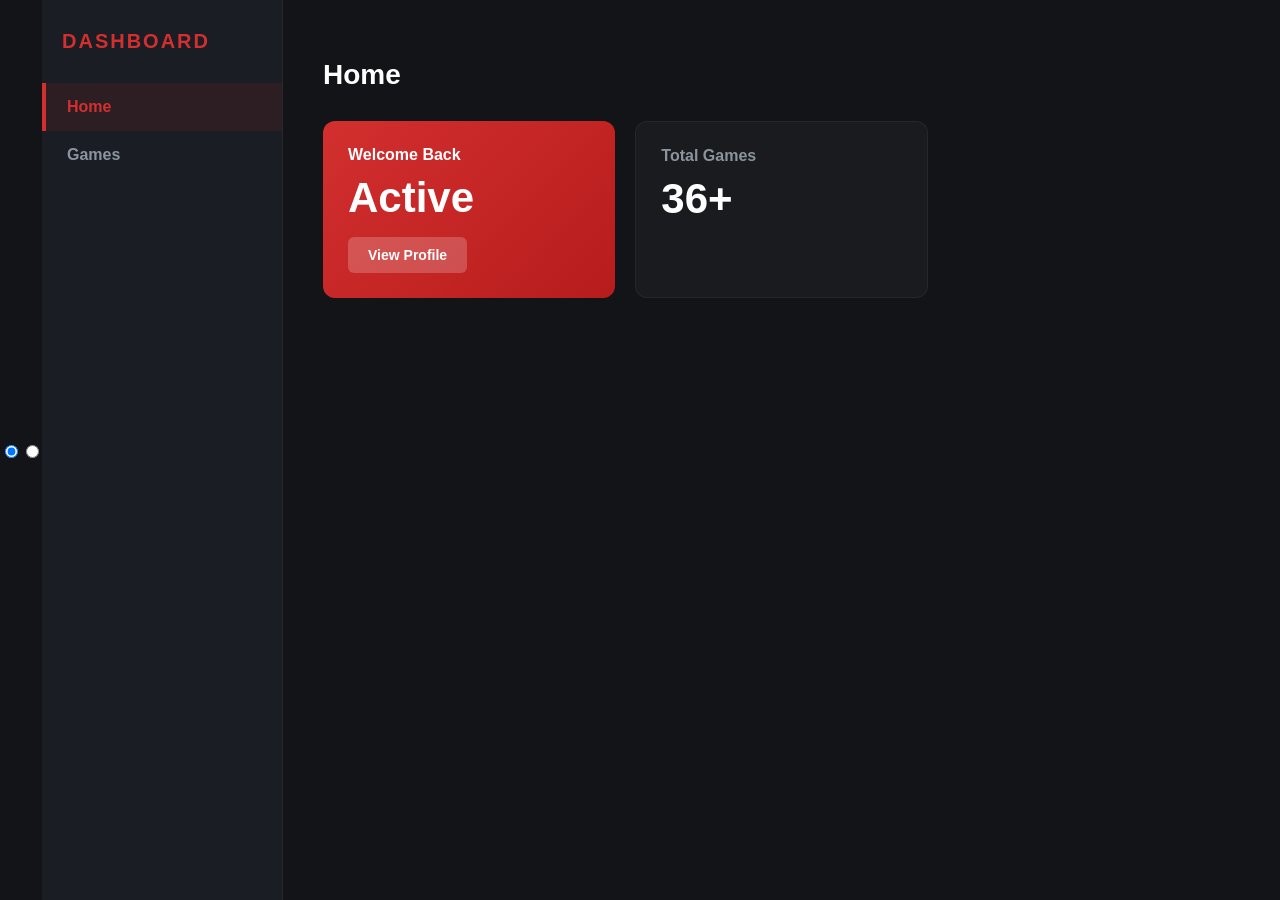
==== index.html @ b6ddfac9 "Add dynamic game loading - all games in boxes that open fullscreen" ====
<!DOCTYPE html>
<html lang="en">
<head>
    <meta charset="UTF-8">
    <meta name="viewport" content="width=device-width, initial-scale=1.0">
    <title>Matte Red Dashboard</title>
    <link rel="stylesheet" href="style.css">
    <script>
        // Get all game files dynamically
        const games = [
            { name: '3D Dash', file: 'games/3dash.html', emoji: '🚀' },
            { name: 'AI Game', file: 'games/AI.html', emoji: '🤖' },
            { name: 'Advance Wars', file: 'games/Advancewars.html', emoji: '⚔️' },
            { name: 'Aquapark', file: 'games/Aquapark.html', emoji: '🌊' },
            { name: 'BTD5', file: 'games/BTD5.html', emoji: '🎈' },
            { name: 'Backrooms', file: 'games/Backrooms2d.html', emoji: '📦' },
            { name: 'Ballistic', file: 'games/Ballistic.html', emoji: '🎯' },
            { name: 'Bank Robbery', file: 'games/Bankrobbery.html', emoji: '💰' },
            { name: 'Brawl Stars', file: 'games/BrawlStars.html', emoji: '⭐' },
            { name: 'Basket Random', file: 'games/basketrandom.html', emoji: '🏀' },
            { name: 'Brotato', file: 'games/brotato.html', emoji: '🥔' },
            { name: 'AI Chatbot', file: 'games/clai.html', emoji: '💬' },
            { name: 'Backrooms CL', file: 'games/clbackrooms.html', emoji: '🏚️' },
            { name: 'Fall Guys', file: 'games/clfallguys.html', emoji: '👥' },
            { name: 'Funny Shooter', file: 'games/clfunnyshooter2.html', emoji: '🔫' },
            { name: 'Gorilla Tag', file: 'games/clgorillatag.html', emoji: '🦍' },
            { name: 'Granny 2', file: 'games/clgranny2.html', emoji: '👵' },
            { name: 'Sandboxels', file: 'games/clsandboxels.html', emoji: '🎮' },
            { name: 'Cookie Clicker', file: 'games/cookieclicker.html', emoji: '🍪' },
            { name: 'Doge Miner', file: 'games/dogeminer.html', emoji: '🐕' },
            { name: 'Getaway Shootout', file: 'games/getawayshootout.html', emoji: '💨' },
            { name: 'Gladi Hoppers', file: 'games/gladihoppers.html', emoji: '🦗' },
            { name: 'Eaglercraft', file: 'games/EaglercraftX_1.8_u53_Offline_Signed.html', emoji: '⛏️' },
            { name: 'FNAF', file: 'games/FNAF.html', emoji: '🐻' },
            { name: 'FNAF 2', file: 'games/FNAF2.html', emoji: '🐻' },
            { name: 'FNAF 3', file: 'games/FNAF3.html', emoji: '🐻' },
            { name: 'FNAF 4', file: 'games/FNAF4.html', emoji: '🐻' },
            { name: 'Fallout', file: 'games/Fallout.html', emoji: '☢️' },
            { name: 'Gold Miner', file: 'games/Goldminer.html', emoji: '⛏️' },
            { name: 'Gun Spin', file: 'games/Gunspin.html', emoji: '🔄' },
            { name: 'Babel Tower', file: 'games/babeltower.html', emoji: '🏢' },
            { name: 'Portal', file: 'games/portal.html', emoji: '🔷' },
            { name: 'Shinobi', file: 'games/shinobi.html', emoji: '🥷' },
            { name: 'Shooter', file: 'games/shooter.html', emoji: '💣' },
            { name: 'Stick War', file: 'games/stickwar.html', emoji: '🎪' },
            { name: 'Sound Board', file: 'games/soundboard.html', emoji: '🎵' },
            { name: 'Source', file: 'games/source.html', emoji: '📜' }
        ];

        function loadGames() {
            const gameGrid = document.getElementById('game-grid');
            games.forEach(game => {
                const gameCard = document.createElement('a');
                gameCard.href = game.file;
                gameCard.target = '_blank';
                gameCard.rel = 'noopener noreferrer';
                gameCard.className = 'game-card';
                gameCard.innerHTML = `
                    <div class="game-thumbnail">${game.emoji}</div>
                    <span>${game.name}</span>
                `;
                gameGrid.appendChild(gameCard);
            });
        }

        window.addEventListener('DOMContentLoaded', loadGames);
    </script>
</head>
<body>

    <!-- CSS Controllers (Must remain at root level) -->
    <input type="radio" id="tab-home" name="nav" checked>
    <input type="radio" id="tab-games" name="nav">

    <!-- Sidebar Navigation -->
    <aside class="sidebar">
        <div class="logo">DASHBOARD</div>
        <ul class="nav-links">
            <li><label for="tab-home">Home</label></li>
            <li><label for="tab-games">Games</label></li>
        </ul>
    </aside>

    <!-- Main Content Wrapper -->
    <main class="content">

        <!-- TAB 1: HOME -->
        <div class="section" id="section-home">
            <h1>Home</h1>
            <div class="grid">
                <div class="card card-red">
                    <h3>Welcome Back</h3>
                    <p class="big-number">Active</p>
                    <a href="#" class="action-btn" style="background-color: rgba(255,255,255,0.2);">View Profile</a>
                </div>
                <div class="card">
                    <h3>Total Games</h3>
                    <p class="big-number">36+</p>
                </div>
            </div>
        </div>

        <!-- TAB 2: GAMES -->
        <div class="section" id="section-games">
            <h1>Games</h1>
            <div class="game-grid" id="game-grid">
                <!-- Games will be loaded here by JavaScript -->
            </div>
        </div>

    </main>

</body>
</html>
---- style.css ----
/* Color Palette */
:root {
  --bg-main: #121417;       /* Off-black charcoal */
  --bg-sidebar: #1a1d24;    /* Dark slate gray */
  --accent-red: #d32f2f;    /* Deep matte red */
  --hover-red: #b71c1c;     /* Darker red hover */
  --text-primary: #ffffff;  /* Pure white */
  --text-muted: #8b949e;    /* Cool gray */
  --card-bg: rgba(255, 255, 255, 0.03); /* Subtle glass tint */
}

body {
  margin: 0;
  padding: 0;
  font-family: -apple-system, BlinkMacSystemFont, 'Segoe UI', Roboto, sans-serif;
  background-color: var(--bg-main);
  color: var(--text-primary);
  display: flex;
  height: 100vh;
  overflow: hidden;
}

/* Sidebar Layout */
.sidebar {
  width: 240px;
  background-color: var(--bg-sidebar);
  display: flex;
  flex-direction: column;
  border-right: 1px solid rgba(255, 255, 255, 0.05);
}

.logo {
  font-size: 20px;
  font-weight: 800;
  letter-spacing: 2px;
  padding: 30px 20px;
  color: var(--accent-red);
}

.nav-links {
  list-style: none;
  padding: 0;
  margin: 0;
}

.nav-links li {
  width: 100%;
}

.nav-links input[type="radio"] {
  display: none; /* Hide standard buttons */
}

/* Sidebar Clickable Tabs */
.nav-links label {
  display: block;
  padding: 15px 25px;
  color: var(--text-muted);
  cursor: pointer;
  font-weight: 600;
  transition: all 0.2s ease;
}

.nav-links label:hover {
  background-color: rgba(255, 255, 255, 0.02);
  color: var(--text-primary);
}

/* Active tab style */
#tab-home:checked ~ .sidebar label[for="tab-home"],
#tab-games:checked ~ .sidebar label[for="tab-games"] {
  background-color: rgba(211, 47, 47, 0.1);
  color: var(--accent-red);
  border-left: 4px solid var(--accent-red);
  padding-left: 21px; /* Account for the border */
}

/* Main Content Wrapper */
.content {
  flex: 1;
  padding: 40px;
  overflow-y: auto;
}

/* Hide content blocks by default */
.section {
  display: none;
}

/* Show sections based on radio button state */
#tab-home:checked ~ .content #section-home,
#tab-games:checked ~ .content #section-games {
  display: block;
}

h1 {
  font-size: 28px;
  margin-bottom: 30px;
  font-weight: 700;
}

/* Grid System for Dashboard */
.grid {
  display: grid;
  grid-template-columns: repeat(auto-fill, minmax(280px, 1fr));
  gap: 20px;
}

/* Modern Matte Cards */
.card {
  background: var(--card-bg);
  border: 1px solid rgba(255, 255, 255, 0.05);
  border-radius: 12px;
  padding: 25px;
  transition: transform 0.2s, box-shadow 0.2s;
}

.card:hover {
  transform: translateY(-3px);
  box-shadow: 0 10px 20px rgba(0, 0, 0, 0.3);
}

.card h3 {
  margin: 0 0 10px 0;
  font-size: 16px;
  color: var(--text-muted);
}

.big-number {
  font-size: 42px;
  font-weight: 800;
  margin: 0;
  color: var(--text-primary);
}

/* Red Accent Card */
.card-red {
  background: linear-gradient(135deg, var(--accent-red), var(--hover-red));
  border: none;
}

.card-red h3, .card-red .big-number {
  color: #ffffff;
}

/* Active buttons */
.action-btn {
  display: inline-block;
  margin-top: 15px;
  padding: 10px 20px;
  background-color: var(--accent-red);
  color: #ffffff;
  text-decoration: none;
  border-radius: 6px;
  font-weight: 600;
  font-size: 14px;
  transition: background-color 0.2s;
}

.action-btn:hover {
  background-color: var(--hover-red);
}

/* Game Grid Styles */
.game-grid {
  display: grid;
  grid-template-columns: repeat(auto-fill, minmax(120px, 1fr));
  gap: 20px;
  padding: 20px 0;
}

.game-card {
  background: var(--card-bg);
  border: 1px solid rgba(255, 255, 255, 0.05);
  border-radius: 10px;
  overflow: hidden;
  text-decoration: none;
  color: var(--text-primary);
  text-align: center;
  transition: transform 0.2s, box-shadow 0.2s;
  display: flex;
  flex-direction: column;
  align-items: center;
  justify-content: center;
  padding: 15px;
  min-height: 120px;
}

.game-card:hover {
  transform: scale(1.08);
  box-shadow: 0 8px 16px rgba(211, 47, 47, 0.3);
  background: rgba(211, 47, 47, 0.1);
  border-color: var(--accent-red);
}

.game-thumbnail {
  font-size: 48px;
  margin-bottom: 10px;
  line-height: 1;
}

.game-card span {
  font-weight: 600;
  font-size: 13px;
  word-break: break-word;
}
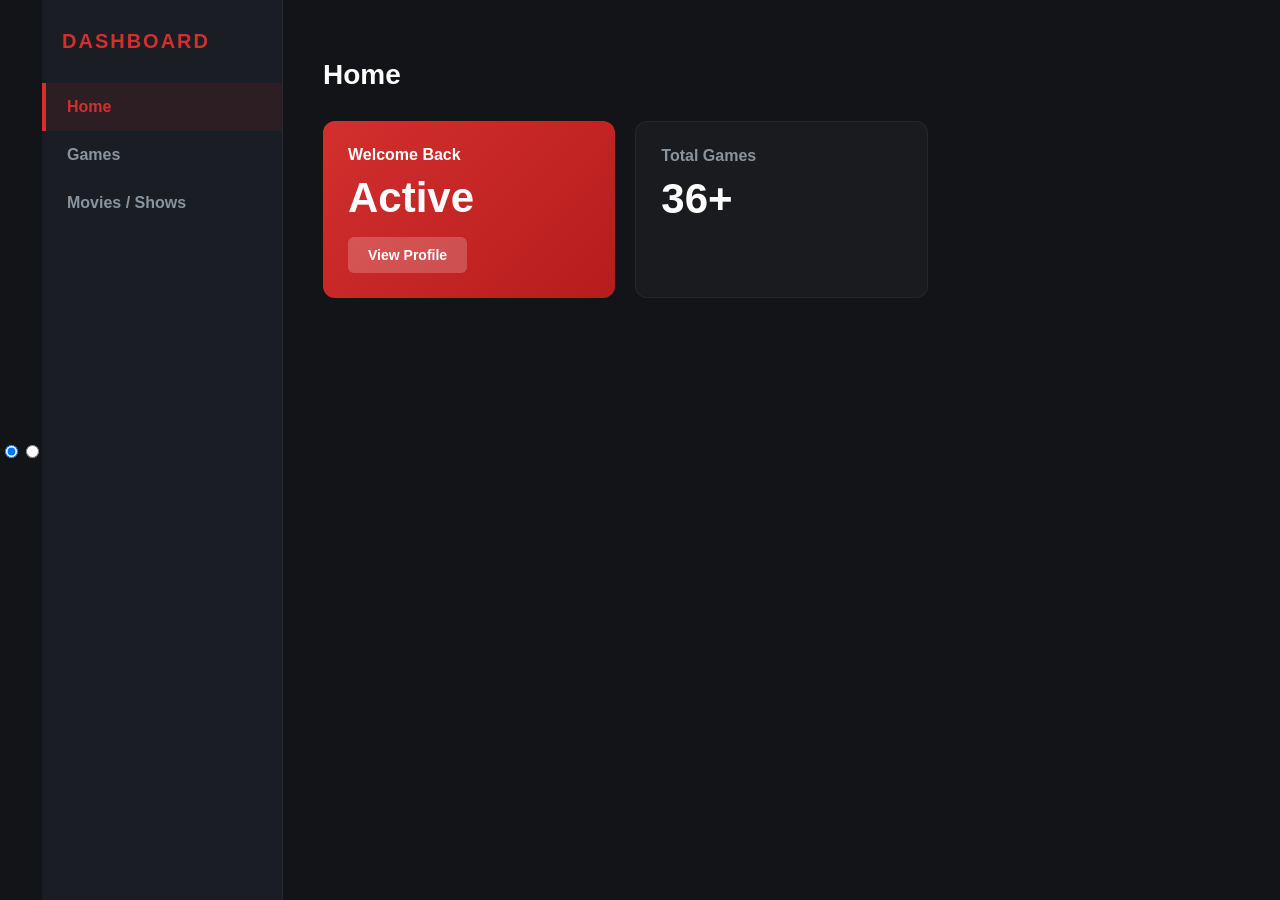
==== commit de130e8e: "Update index.html" ====
--- a/index.html
+++ b/index.html
@@ -3,68 +3,8 @@
 <head>
     <meta charset="UTF-8">
     <meta name="viewport" content="width=device-width, initial-scale=1.0">
-    <title>Matte Red Dashboard</title>
+    <title>games</title>
     <link rel="stylesheet" href="style.css">
-    <script>
-        // Get all game files dynamically
-        const games = [
-            { name: '3D Dash', file: 'games/3dash.html', emoji: '🚀' },
-            { name: 'AI Game', file: 'games/AI.html', emoji: '🤖' },
-            { name: 'Advance Wars', file: 'games/Advancewars.html', emoji: '⚔️' },
-            { name: 'Aquapark', file: 'games/Aquapark.html', emoji: '🌊' },
-            { name: 'BTD5', file: 'games/BTD5.html', emoji: '🎈' },
-            { name: 'Backrooms', file: 'games/Backrooms2d.html', emoji: '📦' },
-            { name: 'Ballistic', file: 'games/Ballistic.html', emoji: '🎯' },
-            { name: 'Bank Robbery', file: 'games/Bankrobbery.html', emoji: '💰' },
-            { name: 'Brawl Stars', file: 'games/BrawlStars.html', emoji: '⭐' },
-            { name: 'Basket Random', file: 'games/basketrandom.html', emoji: '🏀' },
-            { name: 'Brotato', file: 'games/brotato.html', emoji: '🥔' },
-            { name: 'AI Chatbot', file: 'games/clai.html', emoji: '💬' },
-            { name: 'Backrooms CL', file: 'games/clbackrooms.html', emoji: '🏚️' },
-            { name: 'Fall Guys', file: 'games/clfallguys.html', emoji: '👥' },
-            { name: 'Funny Shooter', file: 'games/clfunnyshooter2.html', emoji: '🔫' },
-            { name: 'Gorilla Tag', file: 'games/clgorillatag.html', emoji: '🦍' },
-            { name: 'Granny 2', file: 'games/clgranny2.html', emoji: '👵' },
-            { name: 'Sandboxels', file: 'games/clsandboxels.html', emoji: '🎮' },
-            { name: 'Cookie Clicker', file: 'games/cookieclicker.html', emoji: '🍪' },
-            { name: 'Doge Miner', file: 'games/dogeminer.html', emoji: '🐕' },
-            { name: 'Getaway Shootout', file: 'games/getawayshootout.html', emoji: '💨' },
-            { name: 'Gladi Hoppers', file: 'games/gladihoppers.html', emoji: '🦗' },
-            { name: 'Eaglercraft', file: 'games/EaglercraftX_1.8_u53_Offline_Signed.html', emoji: '⛏️' },
-            { name: 'FNAF', file: 'games/FNAF.html', emoji: '🐻' },
-            { name: 'FNAF 2', file: 'games/FNAF2.html', emoji: '🐻' },
-            { name: 'FNAF 3', file: 'games/FNAF3.html', emoji: '🐻' },
-            { name: 'FNAF 4', file: 'games/FNAF4.html', emoji: '🐻' },
-            { name: 'Fallout', file: 'games/Fallout.html', emoji: '☢️' },
-            { name: 'Gold Miner', file: 'games/Goldminer.html', emoji: '⛏️' },
-            { name: 'Gun Spin', file: 'games/Gunspin.html', emoji: '🔄' },
-            { name: 'Babel Tower', file: 'games/babeltower.html', emoji: '🏢' },
-            { name: 'Portal', file: 'games/portal.html', emoji: '🔷' },
-            { name: 'Shinobi', file: 'games/shinobi.html', emoji: '🥷' },
-            { name: 'Shooter', file: 'games/shooter.html', emoji: '💣' },
-            { name: 'Stick War', file: 'games/stickwar.html', emoji: '🎪' },
-            { name: 'Sound Board', file: 'games/soundboard.html', emoji: '🎵' },
-            { name: 'Source', file: 'games/source.html', emoji: '📜' }
-        ];
-
-        function loadGames() {
-            const gameGrid = document.getElementById('game-grid');
-            games.forEach(game => {
-                const gameCard = document.createElement('a');
-                gameCard.href = game.file;
-                gameCard.target = '_blank';
-                gameCard.rel = 'noopener noreferrer';
-                gameCard.className = 'game-card';
-                gameCard.innerHTML = `
-                    <div class="game-thumbnail">${game.emoji}</div>
-                    <span>${game.name}</span>
-                `;
-                gameGrid.appendChild(gameCard);
-            });
-        }
-
-        window.addEventListener('DOMContentLoaded', loadGames);
-    </script>
 </head>
 <body>
 
@@ -78,6 +18,7 @@
         <ul class="nav-links">
             <li><label for="tab-home">Home</label></li>
             <li><label for="tab-games">Games</label></li>
+            <li><label for="tab-movies/shows">Movies / Shows</label></li>
         </ul>
     </aside>
 
@@ -103,8 +44,163 @@
         <!-- TAB 2: GAMES -->
         <div class="section" id="section-games">
             <h1>Games</h1>
-            <div class="game-grid" id="game-grid">
-                <!-- Games will be loaded here by JavaScript -->
+            <div class="game-grid">
+                <a href="games/3dash.html" target="_blank" class="game-box">
+                    <div class="game-icon"></div>
+                    <span>3D Dash</span>
+                </a>
+                <a href="games/AI.html" target="_blank" class="game-box">
+                    <div class="game-icon"></div>
+                    <span>AI Game</span>
+                </a>
+                <a href="games/Advancewars.html" target="_blank" class="game-box">
+                    <div class="game-icon"></div>
+                    <span>Advance Wars</span>
+                </a>
+                <a href="games/Aquapark.html" target="_blank" class="game-box">
+                    <div class="game-icon"></div>
+                    <span>Aquapark</span>
+                </a>
+                <a href="games/BTD5.html" target="_blank" class="game-box">
+                    <div class="game-icon"></div>
+                    <span>BTD5</span>
+                </a>
+                <a href="games/Backrooms2d.html" target="_blank" class="game-box">
+                    <div class="game-icon"></div>
+                    <span>Backrooms</span>
+                </a>
+                <a href="games/Ballistic.html" target="_blank" class="game-box">
+                    <div class="game-icon"></div>
+                    <span>Ballistic</span>
+                </a>
+                <a href="games/Bankrobbery.html" target="_blank" class="game-box">
+                    <div class="game-icon"></div>
+                    <span>Bank Robbery</span>
+                </a>
+                <a href="games/BrawlStars.html" target="_blank" class="game-box">
+                    <div class="game-icon"></div>
+                    <span>Brawl Stars</span>
+                </a>
+                <a href="games/basketrandom.html" target="_blank" class="game-box">
+                    <div class="game-icon"></div>
+                    <span>Basket Random</span>
+                </a>
+                <a href="games/brotato.html" target="_blank" class="game-box">
+                    <div class="game-icon"></div>
+                    <span>Brotato</span>
+                </a>
+                <a href="games/clai.html" target="_blank" class="game-box">
+                    <div class="game-icon"></div>
+                    <span>AI Chatbot</span>
+                </a>
+                <a href="games/clbackrooms.html" target="_blank" class="game-box">
+                    <div class="game-icon"></div>
+                    <span>Backrooms CL</span>
+                </a>
+                <a href="games/clfallguys.html" target="_blank" class="game-box">
+                    <div class="game-icon"></div>
+                    <span>Fall Guys</span>
+                </a>
+                <a href="games/clfunnyshooter2.html" target="_blank" class="game-box">
+                    <div class="game-icon"></div>
+                    <span>Funny Shooter</span>
+                </a>
+                <a href="games/clgorillatag.html" target="_blank" class="game-box">
+                    <div class="game-icon"></div>
+                    <span>Gorilla Tag</span>
+                </a>
+                <a href="games/clgranny2.html" target="_blank" class="game-box">
+                    <div class="game-icon"></div>
+                    <span>Granny 2</span>
+                </a>
+                <a href="games/clsandboxels.html" target="_blank" class="game-box">
+                    <div class="game-icon"></div>
+                    <span>Sandboxels</span>
+                </a>
+                <a href="games/cookieclicker.html" target="_blank" class="game-box">
+                    <div class="game-icon"></div>
+                    <span>Cookie Clicker</span>
+                </a>
+                <a href="games/dogeminer.html" target="_blank" class="game-box">
+                    <div class="game-icon"></div>
+                    <span>Doge Miner</span>
+                </a>
+                <a href="games/getawayshootout.html" target="_blank" class="game-box">
+                    <div class="game-icon"></div>
+                    <span>Getaway Shootout</span>
+                </a>
+                <a href="games/gladihoppers.html" target="_blank" class="game-box">
+                    <div class="game-icon"></div>
+                    <span>Gladi Hoppers</span>
+                </a>
+                <a href="games/EaglercraftX_1.8_u53_Offline_Signed.html" target="_blank" class="game-box">
+                    <div class="game-icon"></div>
+                    <span>Eaglercraft</span>
+                </a>
+                <a href="games/FNAF.html" target="_blank" class="game-box">
+                    <div class="game-icon"></div>
+                    <span>FNAF</span>
+                </a>
+                <a href="games/FNAF2.html" target="_blank" class="game-box">
+                    <div class="game-icon"></div>
+                    <span>FNAF 2</span>
+                </a>
+                <a href="games/FNAF3.html" target="_blank" class="game-box">
+                    <div class="game-icon"></div>
+                    <span>FNAF 3</span>
+                </a>
+                <a href="games/FNAF4.html" target="_blank" class="game-box">
+                    <div class="game-icon"></div>
+                    <span>FNAF 4</span>
+                </a>
+                <a href="games/Fallout.html" target="_blank" class="game-box">
+                    <div class="game-icon"></div>
+                    <span>Fallout</span>
+                </a>
+                <a href="games/Goldminer.html" target="_blank" class="game-box">
+                    <div class="game-icon"></div>
+                    <span>Gold Miner</span>
+                </a>
+                <a href="games/Gunspin.html" target="_blank" class="game-box">
+                    <div class="game-icon"></div>
+                    <span>Gun Spin</span>
+                </a>
+                <a href="games/babeltower.html" target="_blank" class="game-box">
+                    <div class="game-icon"></div>
+                    <span>Babel Tower</span>
+                </a>
+                <a href="games/portal.html" target="_blank" class="game-box">
+                    <div class="game-icon"></div>
+                    <span>Portal</span>
+                </a>
+                <a href="games/shinobi.html" target="_blank" class="game-box">
+                    <div class="game-icon"></div>
+                    <span>Shinobi</span>
+                </a>
+                <a href="games/shooter.html" target="_blank" class="game-box">
+                    <div class="game-icon"></div>
+                    <span>Shooter</span>
+                </a>
+                <a href="games/stickwar.html" target="_blank" class="game-box">
+                    <div class="game-icon"></div>
+                    <span>Stick War</span>
+                </a>
+                <a href="games/soundboard.html" target="_blank" class="game-box">
+                    <div class="game-icon"></div>
+                    <span>Sound Board</span>
+                </a>
+                <a href="games/source.html" target="_blank" class="game-box">
+                    <div class="game-icon"></div>
+                    <span>Source</span>
+                </a>
+                <a href="games/ultrakill.html" target="_blank" class="game-box">
+                    <div class="game-icon"></div>
+                    <span>Ultrakill</span>
+                </a>
+                <a href="games/games.html" target="_blank" class="game-box">
+                    <div class="game-icon"></div>
+                    <span>All games</span>
+                </a>
             </div>
         </div>
 
--- a/style.css
+++ b/style.css
@@ -72,7 +72,7 @@
   background-color: rgba(211, 47, 47, 0.1);
   color: var(--accent-red);
   border-left: 4px solid var(--accent-red);
-  padding-left: 21px; /* Account for the border */
+  padding-left: 21px;
 }
 
 /* Main Content Wrapper */
@@ -161,46 +161,139 @@
   background-color: var(--hover-red);
 }
 
-/* Game Grid Styles */
+/* Game Grid - 6 columns on desktop */
 .game-grid {
   display: grid;
-  grid-template-columns: repeat(auto-fill, minmax(120px, 1fr));
+  grid-template-columns: repeat(6, 1fr);
   gap: 20px;
-  padding: 20px 0;
-}
-
-.game-card {
-  background: var(--card-bg);
-  border: 1px solid rgba(255, 255, 255, 0.05);
-  border-radius: 10px;
-  overflow: hidden;
+  padding: 0;
+}
+
+/* Game Box with Circular Icons */
+.game-box {
+  background: rgba(255, 255, 255, 0.03);
+  border: 2px solid rgba(211, 47, 47, 0.15);
+  border-radius: 12px;
+  padding: 20px;
   text-decoration: none;
   color: var(--text-primary);
-  text-align: center;
-  transition: transform 0.2s, box-shadow 0.2s;
   display: flex;
   flex-direction: column;
   align-items: center;
   justify-content: center;
-  padding: 15px;
-  min-height: 120px;
-}
-
-.game-card:hover {
-  transform: scale(1.08);
-  box-shadow: 0 8px 16px rgba(211, 47, 47, 0.3);
-  background: rgba(211, 47, 47, 0.1);
+  gap: 12px;
+  transition: all 0.3s cubic-bezier(0.34, 1.56, 0.64, 1);
+  cursor: pointer;
+  min-height: 160px;
+}
+
+.game-box:hover {
+  transform: translateY(-8px);
   border-color: var(--accent-red);
-}
-
-.game-thumbnail {
+  box-shadow: 0 0 20px rgba(211, 47, 47, 0.4);
+  background: rgba(211, 47, 47, 0.08);
+}
+
+/* Circular Icon Container */
+.game-icon {
+  width: 80px;
+  height: 80px;
+  border-radius: 50%;
+  background: radial-gradient(circle at 30% 30%, rgba(255, 255, 255, 0.1), rgba(0, 0, 0, 0.2));
+  border: 2px solid rgba(211, 47, 47, 0.3);
+  display: flex;
+  align-items: center;
+  justify-content: center;
   font-size: 48px;
-  margin-bottom: 10px;
-  line-height: 1;
-}
-
-.game-card span {
+  transition: all 0.3s ease;
+}
+
+.game-box:hover .game-icon {
+  border-color: var(--accent-red);
+  box-shadow: 0 0 15px rgba(211, 47, 47, 0.5);
+  transform: scale(1.1);
+}
+
+/* Game Name Text */
+.game-box span {
   font-weight: 600;
   font-size: 13px;
+  text-align: center;
   word-break: break-word;
-}
+  color: rgba(255, 255, 255, 0.95);
+  transition: color 0.3s ease;
+}
+
+.game-box:hover span {
+  color: var(--accent-red);
+}
+
+/* Responsive Design */
+@media (max-width: 1200px) {
+  .game-grid {
+    grid-template-columns: repeat(5, 1fr);
+  }
+}
+
+@media (max-width: 1024px) {
+  .game-grid {
+    grid-template-columns: repeat(4, 1fr);
+    gap: 18px;
+  }
+  
+  .game-box {
+    min-height: 150px;
+    padding: 18px;
+  }
+  
+  .game-icon {
+    width: 70px;
+    height: 70px;
+    font-size: 42px;
+  }
+}
+
+@media (max-width: 768px) {
+  .game-grid {
+    grid-template-columns: repeat(3, 1fr);
+    gap: 15px;
+  }
+  
+  .game-box {
+    min-height: 140px;
+    padding: 15px;
+    gap: 10px;
+  }
+  
+  .game-icon {
+    width: 60px;
+    height: 60px;
+    font-size: 36px;
+  }
+  
+  .game-box span {
+    font-size: 12px;
+  }
+}
+
+@media (max-width: 480px) {
+  .game-grid {
+    grid-template-columns: repeat(2, 1fr);
+    gap: 12px;
+  }
+  
+  .game-box {
+    min-height: 120px;
+    padding: 12px;
+  }
+  
+  .game-icon {
+    width: 50px;
+    height: 50px;
+    font-size: 28px;
+  }
+  
+  .game-box span {
+    font-size: 11px;
+  }
+}
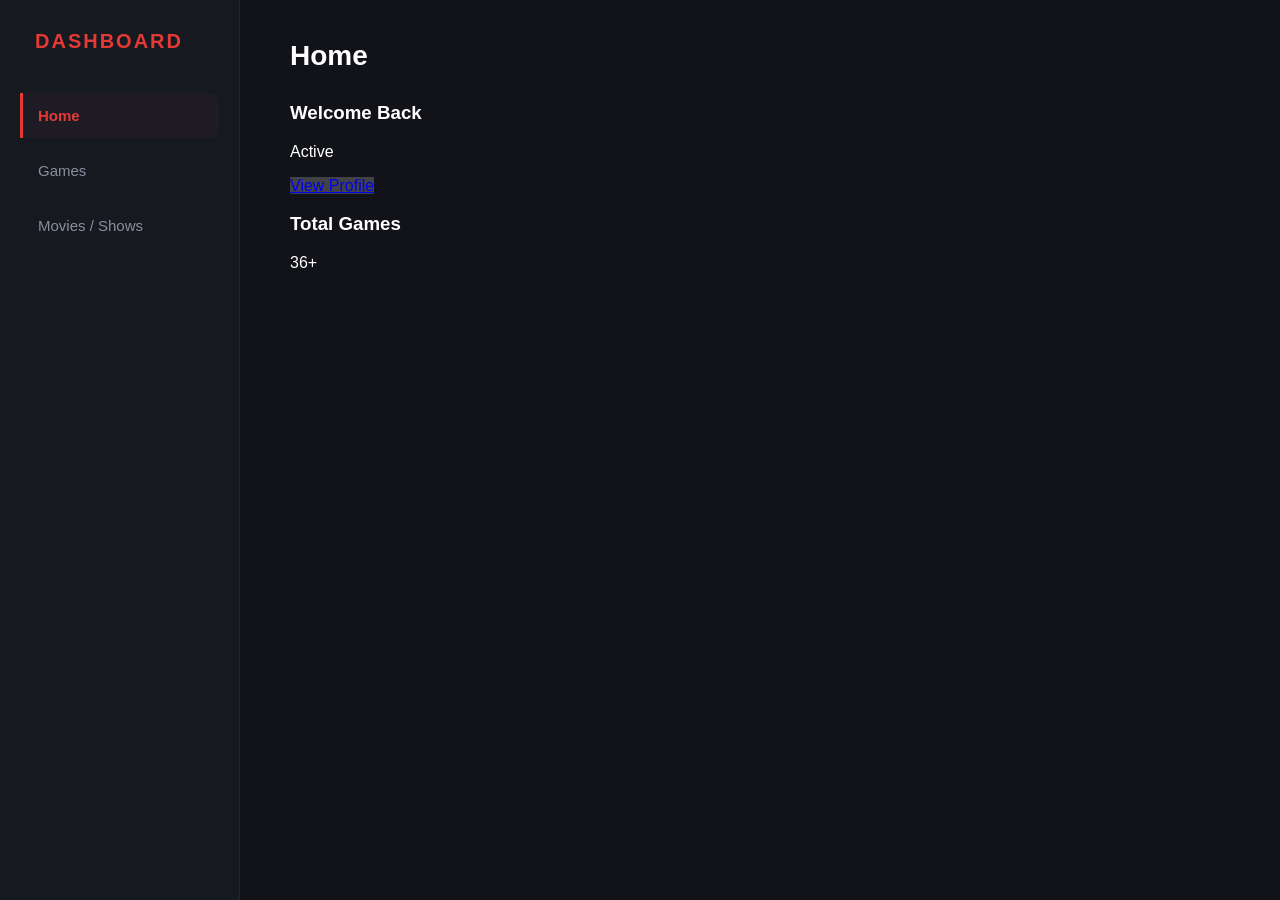
==== commit 32852e61: "Update index.html" ====
--- a/index.html
+++ b/index.html
@@ -7,23 +7,25 @@
     <link rel="stylesheet" href="style.css">
 </head>
 <body>
-
+    
     <!-- CSS Controllers (Must remain at root level) -->
     <input type="radio" id="tab-home" name="nav" checked>
     <input type="radio" id="tab-games" name="nav">
+    <input type="radio" id="tab-movies-shows" name="nav">
 
     <!-- Sidebar Navigation -->
+
     <aside class="sidebar">
         <div class="logo">DASHBOARD</div>
         <ul class="nav-links">
             <li><label for="tab-home">Home</label></li>
             <li><label for="tab-games">Games</label></li>
-            <li><label for="tab-movies/shows">Movies / Shows</label></li>
+            <li><label for="tab-movies-shows">Movies / Shows</label></li>
         </ul>
     </aside>
 
     <!-- Main Content Wrapper -->
-    <main class="content">
+    <main class="main-content">
 
         <!-- TAB 1: HOME -->
         <div class="section" id="section-home">
@@ -201,10 +203,25 @@
                     <div class="game-icon"></div>
                     <span>All games</span>
                 </a>
+              </div>
+                        <!-- TAB 3: MOVIES / SHOWS -->
+        <div class="section" id="section-movies-shows">
+            <h1>Movies / Shows</h1>
+            <div class="game-grid">
+
+                <!-- Movie Box 1 -->
+                <a href="https://www.google.com/url?q=https://drive.google.com/file/d/1_g_fq1MEbqXuapY_dxXSdohAx8zmxwOX/view_sa=D_source=editors_ust=1779392766275269_usg=AOvVaw0kZakVSM3UetZOEnIG-RTS" target="_blank" class="game-box">
+                    <div class="game-icon"></div>
+                    <span>Batman The Dark Knight</span>
+                </a>
+
+                <!-- Movie Box 2 -->
+                <a href="https://YOUR-MOVIE-LINK-2.com" target="_blank" class="game-box">
+                    <div class="game-icon"></div>
+                    <span>Movie Title 2</span>
+                </a>
             </div>
-        </div>
-
+       </div>
     </main>
-
 </body>
 </html>
--- a/style.css
+++ b/style.css
@@ -1,299 +1,164 @@
-/* Color Palette */
-:root {
-  --bg-main: #121417;       /* Off-black charcoal */
-  --bg-sidebar: #1a1d24;    /* Dark slate gray */
-  --accent-red: #d32f2f;    /* Deep matte red */
-  --hover-red: #b71c1c;     /* Darker red hover */
-  --text-primary: #ffffff;  /* Pure white */
-  --text-muted: #8b949e;    /* Cool gray */
-  --card-bg: rgba(255, 255, 255, 0.03); /* Subtle glass tint */
+/* ==========================================================================
+   1. GLOBAL & CORE LAYOUT RESET
+   ========================================================================== */
+body {
+    background-color: #111318;
+    color: #ffffff;
+    font-family: -apple-system, BlinkMacSystemFont, "Segoe UI", Roboto, Arial, sans-serif;
+    margin: 0;
+    padding: 0;
+    display: flex;
+    min-height: 100vh;
 }
 
-body {
-  margin: 0;
-  padding: 0;
-  font-family: -apple-system, BlinkMacSystemFont, 'Segoe UI', Roboto, sans-serif;
-  background-color: var(--bg-main);
-  color: var(--text-primary);
-  display: flex;
-  height: 100vh;
-  overflow: hidden;
+/* 🟢 HIDES THE WHITE RADIO CIRCLES FROM THE TOP CORNER */
+input[type="radio"][name="nav"] {
+    display: none;
 }
 
-/* Sidebar Layout */
+/* ==========================================================================
+   2. SIDEBAR NAVIGATION STYLING
+   ========================================================================== */
 .sidebar {
-  width: 240px;
-  background-color: var(--bg-sidebar);
-  display: flex;
-  flex-direction: column;
-  border-right: 1px solid rgba(255, 255, 255, 0.05);
+    width: 240px;
+    background-color: #161920;
+    height: 100vh;
+    padding: 30px 20px;
+    box-sizing: border-box;
+    position: fixed;
+    left: 0;
+    top: 0;
+    border-right: 1px solid #1f232d;
 }
 
 .logo {
-  font-size: 20px;
-  font-weight: 800;
-  letter-spacing: 2px;
-  padding: 30px 20px;
-  color: var(--accent-red);
+    color: #e53935;
+    font-weight: 800;
+    letter-spacing: 2px;
+    margin-bottom: 40px;
+    font-size: 20px;
+    padding-left: 15px;
 }
 
 .nav-links {
-  list-style: none;
-  padding: 0;
-  margin: 0;
+    list-style: none;
+    padding: 0;
+    margin: 0;
 }
 
 .nav-links li {
-  width: 100%;
+    margin-bottom: 10px;
 }
 
-.nav-links input[type="radio"] {
-  display: none; /* Hide standard buttons */
+/* Make labels clickable and styled like sidebar items */
+.nav-links li label {
+    display: block;
+    color: #8a8f9d;
+    padding: 14px 18px;
+    border-radius: 8px;
+    font-size: 15px;
+    font-weight: 500;
+    cursor: pointer;
+    transition: all 0.2s ease-in-out;
 }
 
-/* Sidebar Clickable Tabs */
-.nav-links label {
-  display: block;
-  padding: 15px 25px;
-  color: var(--text-muted);
-  cursor: pointer;
-  font-weight: 600;
-  transition: all 0.2s ease;
+.nav-links li label:hover {
+    color: #ffffff;
+    background-color: #1c2029;
 }
 
-.nav-links label:hover {
-  background-color: rgba(255, 255, 255, 0.02);
-  color: var(--text-primary);
+/* ==========================================================================
+   3. AUTOMATIC TAB SWITCHING ENGINE (CSS CONTROLLER)
+   ========================================================================== */
+/* Hide all main panels by default */
+.section {
+    display: none;
 }
 
-/* Active tab style */
-#tab-home:checked ~ .sidebar label[for="tab-home"],
-#tab-games:checked ~ .sidebar label[for="tab-games"] {
-  background-color: rgba(211, 47, 47, 0.1);
-  color: var(--accent-red);
-  border-left: 4px solid var(--accent-red);
-  padding-left: 21px;
+/* When a tab is clicked -> Highlight its Sidebar Link */
+#tab-home:checked ~ .sidebar .nav-links label[for="tab-home"],
+#tab-games:checked ~ .sidebar .nav-links label[for="tab-games"],
+#tab-movies-shows:checked ~ .sidebar .nav-links label[for="tab-movies-shows"] {
+    color: #e53935;
+    background-color: #1e1b24;
+    font-weight: 600;
+    border-left: 3px solid #e53935;
+    border-radius: 0 8px 8px 0;
+    padding-left: 15px;
 }
 
-/* Main Content Wrapper */
-.content {
-  flex: 1;
-  padding: 40px;
-  overflow-y: auto;
+/* Switch sections based on active tab state */
+#tab-home:checked ~ main #section-home,
+#tab-games:checked ~ main #section-games,
+#tab-movies-shows:checked ~ main #section-movies-shows {
+    display: block;
 }
 
-/* Hide content blocks by default */
-.section {
-  display: none;
-}
-
-/* Show sections based on radio button state */
-#tab-home:checked ~ .content #section-home,
-#tab-games:checked ~ .content #section-games {
-  display: block;
+/* ==========================================================================
+   4. CONTENT PANELS & RESPONSIVE GRID LAYOUT
+   ========================================================================== */
+.main-content {
+    margin-left: 240px; /* Leaves perfect space for fixed sidebar */
+    padding: 40px 50px;
+    flex-grow: 1;
+    box-sizing: border-box;
 }
 
 h1 {
-  font-size: 28px;
-  margin-bottom: 30px;
-  font-weight: 700;
+    font-size: 28px;
+    font-weight: 700;
+    margin-top: 0;
+    margin-bottom: 30px;
 }
 
-/* Grid System for Dashboard */
-.grid {
-  display: grid;
-  grid-template-columns: repeat(auto-fill, minmax(280px, 1fr));
-  gap: 20px;
+.game-grid {
+    display: flex;
+    flex-wrap: wrap;
+    gap: 24px;
 }
 
-/* Modern Matte Cards */
-.card {
-  background: var(--card-bg);
-  border: 1px solid rgba(255, 255, 255, 0.05);
-  border-radius: 12px;
-  padding: 25px;
-  transition: transform 0.2s, box-shadow 0.2s;
-}
-
-.card:hover {
-  transform: translateY(-3px);
-  box-shadow: 0 10px 20px rgba(0, 0, 0, 0.3);
-}
-
-.card h3 {
-  margin: 0 0 10px 0;
-  font-size: 16px;
-  color: var(--text-muted);
-}
-
-.big-number {
-  font-size: 42px;
-  font-weight: 800;
-  margin: 0;
-  color: var(--text-primary);
-}
-
-/* Red Accent Card */
-.card-red {
-  background: linear-gradient(135deg, var(--accent-red), var(--hover-red));
-  border: none;
-}
-
-.card-red h3, .card-red .big-number {
-  color: #ffffff;
-}
-
-/* Active buttons */
-.action-btn {
-  display: inline-block;
-  margin-top: 15px;
-  padding: 10px 20px;
-  background-color: var(--accent-red);
-  color: #ffffff;
-  text-decoration: none;
-  border-radius: 6px;
-  font-weight: 600;
-  font-size: 14px;
-  transition: background-color 0.2s;
-}
-
-.action-btn:hover {
-  background-color: var(--hover-red);
-}
-
-/* Game Grid - 6 columns on desktop */
-.game-grid {
-  display: grid;
-  grid-template-columns: repeat(6, 1fr);
-  gap: 20px;
-  padding: 0;
-}
-
-/* Game Box with Circular Icons */
+/* ==========================================================================
+   5. BOX CARDS STYLING (USED FOR BOTH GAMES & MOVIES)
+   ========================================================================== */
 .game-box {
-  background: rgba(255, 255, 255, 0.03);
-  border: 2px solid rgba(211, 47, 47, 0.15);
-  border-radius: 12px;
-  padding: 20px;
-  text-decoration: none;
-  color: var(--text-primary);
-  display: flex;
-  flex-direction: column;
-  align-items: center;
-  justify-content: center;
-  gap: 12px;
-  transition: all 0.3s cubic-bezier(0.34, 1.56, 0.64, 1);
-  cursor: pointer;
-  min-height: 160px;
+    background-color: #161920;
+    border: 1px solid #222630;
+    border-radius: 14px;
+    width: 150px;
+    padding: 20px 15px;
+    text-align: center;
+    text-decoration: none;
+    color: #ffffff;
+    box-sizing: border-box;
+    transition: transform 0.2s cubic-bezier(0.4, 0, 0.2, 1), border-color 0.2s;
 }
 
 .game-box:hover {
-  transform: translateY(-8px);
-  border-color: var(--accent-red);
-  box-shadow: 0 0 20px rgba(211, 47, 47, 0.4);
-  background: rgba(211, 47, 47, 0.08);
+    transform: translateY(-5px);
+    border-color: #e53935;
+    box-shadow: 0 10px 20px rgba(0, 0, 0, 0.3);
 }
 
-/* Circular Icon Container */
 .game-icon {
-  width: 80px;
-  height: 80px;
-  border-radius: 50%;
-  background: radial-gradient(circle at 30% 30%, rgba(255, 255, 255, 0.1), rgba(0, 0, 0, 0.2));
-  border: 2px solid rgba(211, 47, 47, 0.3);
-  display: flex;
-  align-items: center;
-  justify-content: center;
-  font-size: 48px;
-  transition: all 0.3s ease;
+    width: 80px;
+    height: 80px;
+    background: linear-gradient(145deg, #2c313d, #161920);
+    border: 1px solid #2d3341;
+    border-radius: 12px;
+    margin: 0 auto 14px auto;
+    transition: transform 0.2s;
 }
 
 .game-box:hover .game-icon {
-  border-color: var(--accent-red);
-  box-shadow: 0 0 15px rgba(211, 47, 47, 0.5);
-  transform: scale(1.1);
+    transform: scale(1.05);
 }
 
-/* Game Name Text */
 .game-box span {
-  font-weight: 600;
-  font-size: 13px;
-  text-align: center;
-  word-break: break-word;
-  color: rgba(255, 255, 255, 0.95);
-  transition: color 0.3s ease;
+    font-size: 14px;
+    font-weight: 500;
+    display: block;
+    line-height: 1.4;
+    white-space: nowrap;
+    overflow: hidden;
+    text-overflow: ellipsis;
 }
-
-.game-box:hover span {
-  color: var(--accent-red);
-}
-
-/* Responsive Design */
-@media (max-width: 1200px) {
-  .game-grid {
-    grid-template-columns: repeat(5, 1fr);
-  }
-}
-
-@media (max-width: 1024px) {
-  .game-grid {
-    grid-template-columns: repeat(4, 1fr);
-    gap: 18px;
-  }
-  
-  .game-box {
-    min-height: 150px;
-    padding: 18px;
-  }
-  
-  .game-icon {
-    width: 70px;
-    height: 70px;
-    font-size: 42px;
-  }
-}
-
-@media (max-width: 768px) {
-  .game-grid {
-    grid-template-columns: repeat(3, 1fr);
-    gap: 15px;
-  }
-  
-  .game-box {
-    min-height: 140px;
-    padding: 15px;
-    gap: 10px;
-  }
-  
-  .game-icon {
-    width: 60px;
-    height: 60px;
-    font-size: 36px;
-  }
-  
-  .game-box span {
-    font-size: 12px;
-  }
-}
-
-@media (max-width: 480px) {
-  .game-grid {
-    grid-template-columns: repeat(2, 1fr);
-    gap: 12px;
-  }
-  
-  .game-box {
-    min-height: 120px;
-    padding: 12px;
-  }
-  
-  .game-icon {
-    width: 50px;
-    height: 50px;
-    font-size: 28px;
-  }
-  
-  .game-box span {
-    font-size: 11px;
-  }
-}
